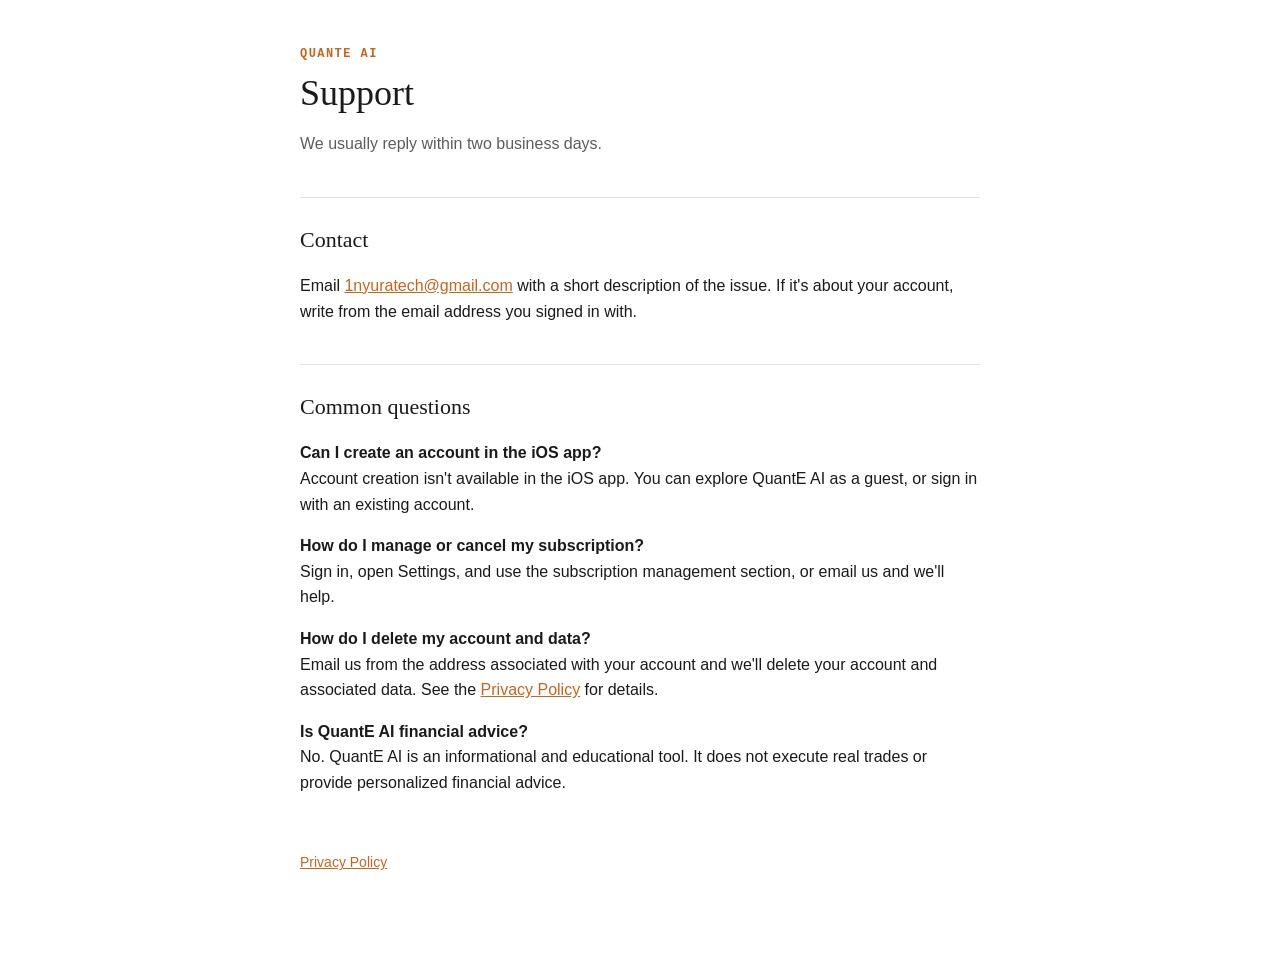
==== support/index.html @ 5c951af4 "Add QuantE AI privacy policy and support pages" ====
<!doctype html>
<html lang="en">
<head>
  <meta charset="utf-8">
  <meta name="viewport" content="width=device-width, initial-scale=1">
  <title>QuantE AI Support</title>
  <meta name="description" content="Get help with the QuantE AI app.">
  <link rel="stylesheet" href="../style.css">
</head>
<body>
<main>
  <div class="brand">QuantE AI</div>
  <h1>Support</h1>
  <p class="meta">We usually reply within two business days.</p>

  <h2>Contact</h2>
  <p>Email <a href="mailto:1nyuratech@gmail.com">1nyuratech@gmail.com</a> with a short description of the issue. If it's about your account, write from the email address you signed in with.</p>

  <h2>Common questions</h2>
  <p><strong>Can I create an account in the iOS app?</strong><br>Account creation isn't available in the iOS app. You can explore QuantE AI as a guest, or sign in with an existing account.</p>
  <p><strong>How do I manage or cancel my subscription?</strong><br>Sign in, open Settings, and use the subscription management section, or email us and we'll help.</p>
  <p><strong>How do I delete my account and data?</strong><br>Email us from the address associated with your account and we'll delete your account and associated data. See the <a href="../privacy/">Privacy Policy</a> for details.</p>
  <p><strong>Is QuantE AI financial advice?</strong><br>No. QuantE AI is an informational and educational tool. It does not execute real trades or provide personalized financial advice.</p>

  <footer><a href="../privacy/">Privacy Policy</a></footer>
</main>
</body>
</html>
---- style.css ----
:root {
  --bg: #ffffff;
  --text: #1a1a1a;
  --muted: #5c5c58;
  --border: #e3e1dc;
  --accent: #c8651d;
}

@media (prefers-color-scheme: dark) {
  :root {
    --bg: #090a0b;
    --text: #f2efe9;
    --muted: #9b9b96;
    --border: #303337;
    --accent: #f28b39;
  }
}

* { box-sizing: border-box; }

body {
  margin: 0;
  background: var(--bg);
  color: var(--text);
  font: 16px/1.6 -apple-system, BlinkMacSystemFont, "Segoe UI", Roboto, sans-serif;
}

main {
  max-width: 720px;
  margin: 0 auto;
  padding: 48px 20px 80px;
}

.brand {
  color: var(--accent);
  font: 600 12px/1 ui-monospace, Menlo, monospace;
  letter-spacing: 0.12em;
  text-transform: uppercase;
}

h1 {
  font-family: Georgia, serif;
  font-weight: 400;
  font-size: 36px;
  line-height: 1.2;
  margin: 12px 0 4px;
}

h2 {
  font-family: Georgia, serif;
  font-weight: 400;
  font-size: 22px;
  margin: 40px 0 8px;
  padding-top: 24px;
  border-top: 1px solid var(--border);
}

.meta, .muted { color: var(--muted); }

a { color: var(--accent); }

table {
  width: 100%;
  border-collapse: collapse;
  font-size: 15px;
}

th, td {
  text-align: left;
  vertical-align: top;
  padding: 10px 12px 10px 0;
  border-bottom: 1px solid var(--border);
}

th { font-weight: 600; }

@media (max-width: 560px) {
  table, thead, tbody, tr, th, td { display: block; }
  thead { display: none; }
  tr { padding: 10px 0; border-bottom: 1px solid var(--border); }
  td { border: 0; padding: 2px 0; }
  td:first-child { font-weight: 600; }
}

footer {
  margin-top: 56px;
  font-size: 14px;
  color: var(--muted);
}
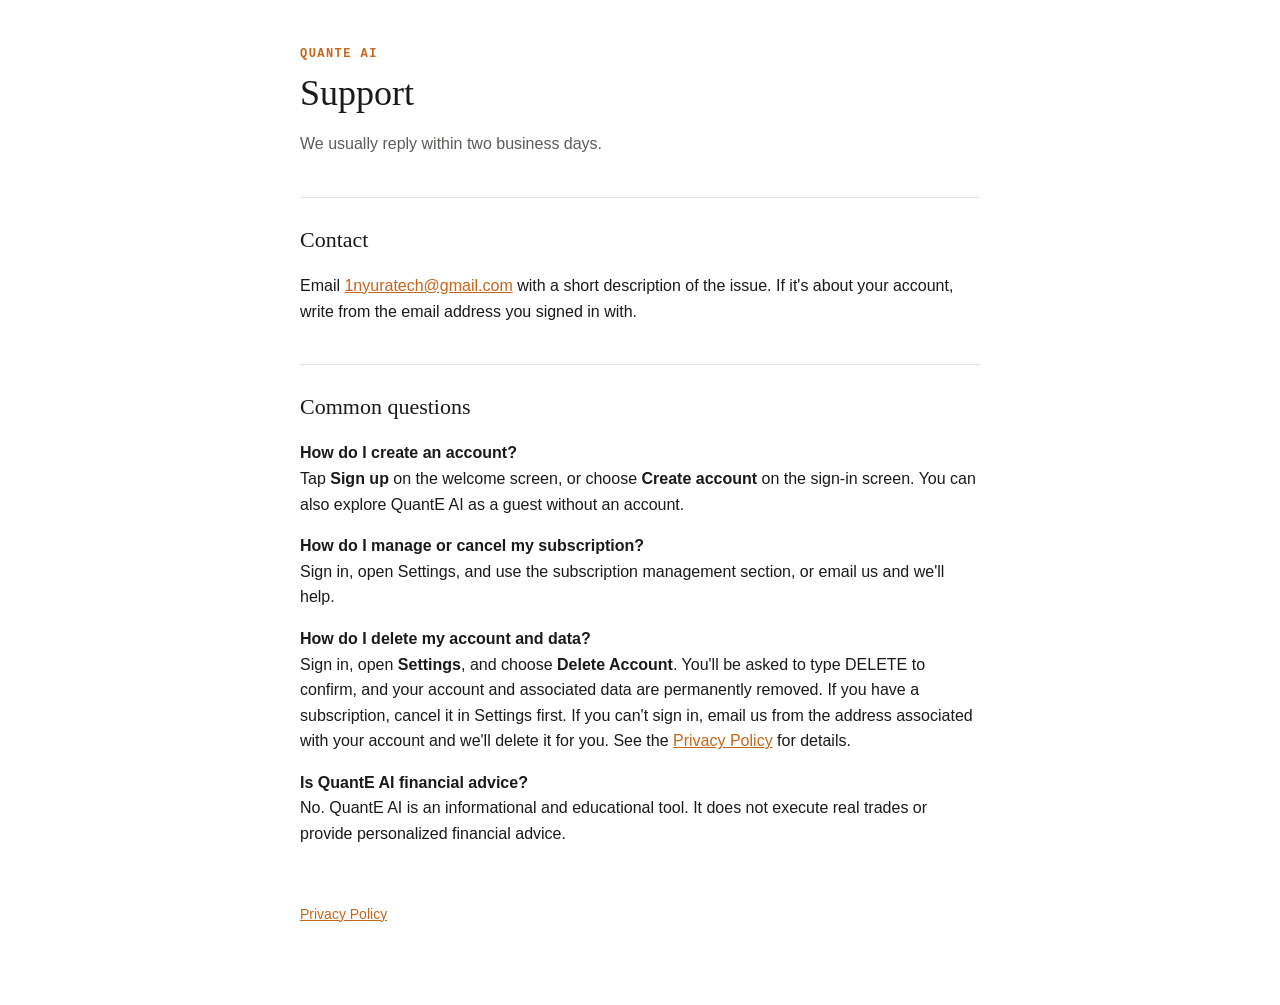
==== commit 72ddb75e: "Support: account creation and in-app account deletion Co-Authored-By: Claude Opus 5.5 (1M context) <" ====
--- a/support/index.html
+++ b/support/index.html
@@ -17,9 +17,9 @@
   <p>Email <a href="mailto:1nyuratech@gmail.com">1nyuratech@gmail.com</a> with a short description of the issue. If it's about your account, write from the email address you signed in with.</p>
 
   <h2>Common questions</h2>
-  <p><strong>Can I create an account in the iOS app?</strong><br>Account creation isn't available in the iOS app. You can explore QuantE AI as a guest, or sign in with an existing account.</p>
+  <p><strong>How do I create an account?</strong><br>Tap <strong>Sign up</strong> on the welcome screen, or choose <strong>Create account</strong> on the sign-in screen. You can also explore QuantE AI as a guest without an account.</p>
   <p><strong>How do I manage or cancel my subscription?</strong><br>Sign in, open Settings, and use the subscription management section, or email us and we'll help.</p>
-  <p><strong>How do I delete my account and data?</strong><br>Email us from the address associated with your account and we'll delete your account and associated data. See the <a href="../privacy/">Privacy Policy</a> for details.</p>
+  <p><strong>How do I delete my account and data?</strong><br>Sign in, open <strong>Settings</strong>, and choose <strong>Delete Account</strong>. You'll be asked to type DELETE to confirm, and your account and associated data are permanently removed. If you have a subscription, cancel it in Settings first. If you can't sign in, email us from the address associated with your account and we'll delete it for you. See the <a href="../privacy/">Privacy Policy</a> for details.</p>
   <p><strong>Is QuantE AI financial advice?</strong><br>No. QuantE AI is an informational and educational tool. It does not execute real trades or provide personalized financial advice.</p>
 
   <footer><a href="../privacy/">Privacy Policy</a></footer>
